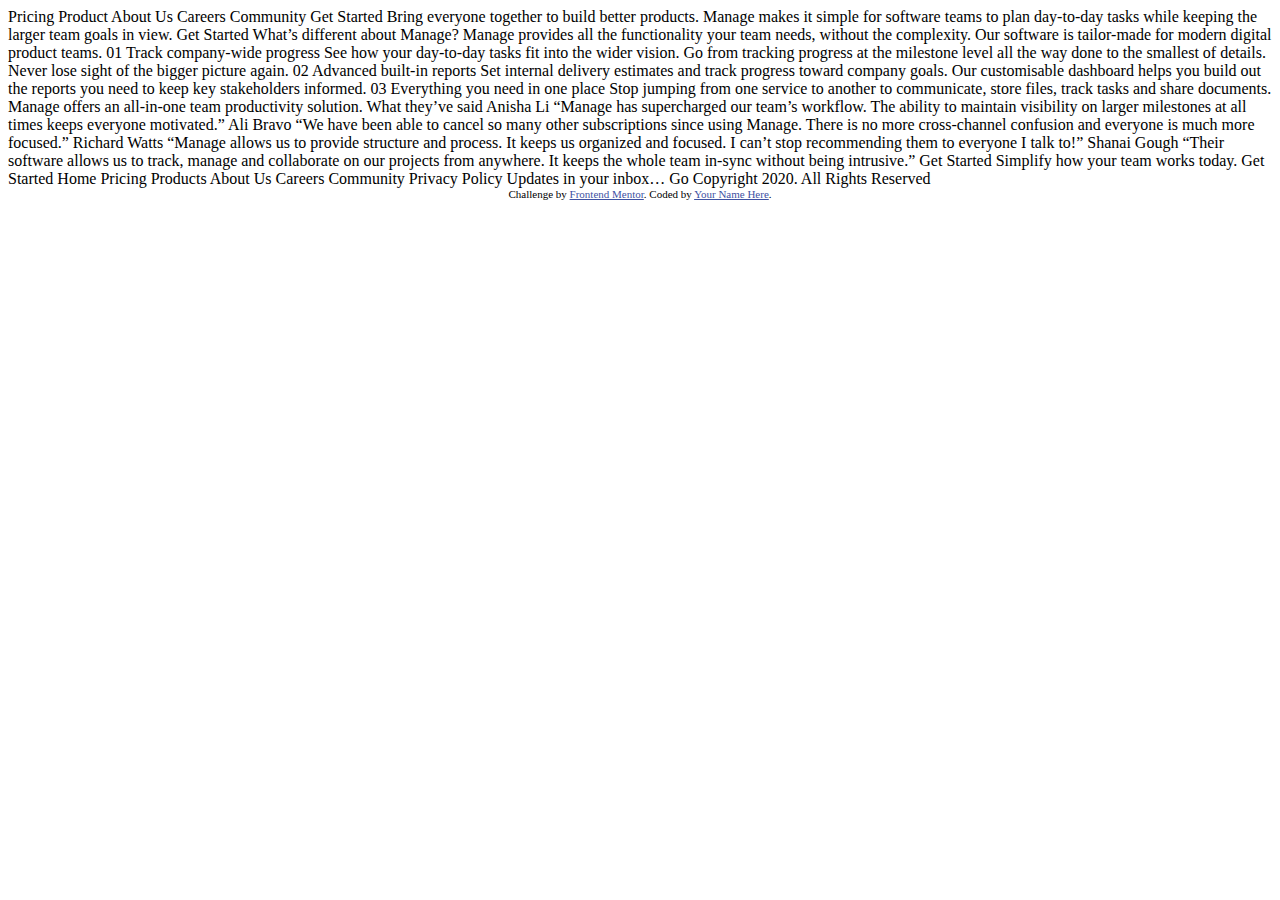
==== src/index.html @ 7faf1fea "src folder created" ====
<!DOCTYPE html>
<html lang="en">
  <head>
    <meta charset="UTF-8" />
    <meta name="viewport" content="width=device-width, initial-scale=1.0" />
    <!-- displays site properly based on user's device -->

    <link
      rel="icon"
      type="image/png"
      sizes="32x32"
      href="./images/favicon-32x32.png"
    />

    <title>Frontend Mentor | Manage landing page</title>

    <!-- Feel free to remove these styles or customise in your own stylesheet 👍 -->
    <style>
      .attribution {
        font-size: 11px;
        text-align: center;
      }
      .attribution a {
        color: hsl(228, 45%, 44%);
      }
      body {
        height: 90vh;
        background-image: url("./images/bg-simplify-section-desktop.svg");
        background-repeat: no-repeat;
        /* background-size: cover; */
      }
    </style>
  </head>
  <body>
    <!-- <img
      src="./images/bg-simplify-section-desktop.svg"
      alt="Description of the SVG"
      width="600"
      height="400"
    /> -->
    <div class="container">
      Pricing Product About Us Careers Community Get Started Bring everyone
      together to build better products. Manage makes it simple for software
      teams to plan day-to-day tasks while keeping the larger team goals in
      view. Get Started What’s different about Manage? Manage provides all the
      functionality your team needs, without the complexity. Our software is
      tailor-made for modern digital product teams. 01 Track company-wide
      progress See how your day-to-day tasks fit into the wider vision. Go from
      tracking progress at the milestone level all the way done to the smallest
      of details. Never lose sight of the bigger picture again. 02 Advanced
      built-in reports Set internal delivery estimates and track progress toward
      company goals. Our customisable dashboard helps you build out the reports
      you need to keep key stakeholders informed. 03 Everything you need in one
      place Stop jumping from one service to another to communicate, store
      files, track tasks and share documents. Manage offers an all-in-one team
      productivity solution. What they’ve said Anisha Li “Manage has
      supercharged our team’s workflow. The ability to maintain visibility on
      larger milestones at all times keeps everyone motivated.” Ali Bravo “We
      have been able to cancel so many other subscriptions since using Manage.
      There is no more cross-channel confusion and everyone is much more
      focused.” Richard Watts “Manage allows us to provide structure and
      process. It keeps us organized and focused. I can’t stop recommending them
      to everyone I talk to!” Shanai Gough “Their software allows us to track,
      manage and collaborate on our projects from anywhere. It keeps the whole
      team in-sync without being intrusive.” Get Started Simplify how your team
      works today. Get Started Home Pricing Products About Us Careers Community
      Privacy Policy Updates in your inbox… Go Copyright 2020. All Rights
      Reserved
    </div>
    <div class="attribution">
      Challenge by
      <a href="https://www.frontendmentor.io?ref=challenge" target="_blank"
        >Frontend Mentor</a
      >. Coded by <a href="#">Your Name Here</a>.
    </div>
  </body>
</html>
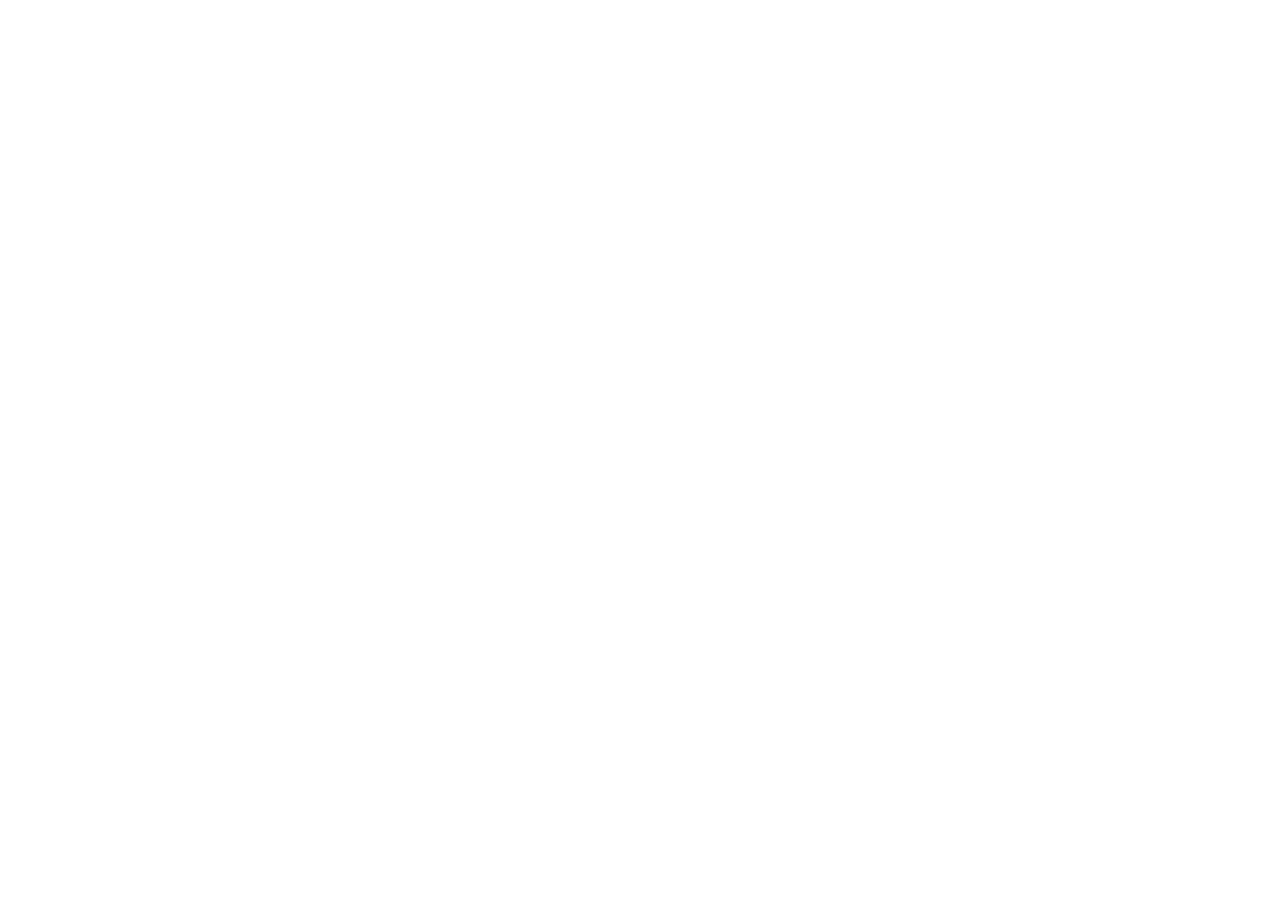
==== commit a7ef9f9f: "starting to work" ====
--- a/src/index.html
+++ b/src/index.html
@@ -15,63 +15,14 @@
     <title>Frontend Mentor | Manage landing page</title>
 
     <!-- Feel free to remove these styles or customise in your own stylesheet 👍 -->
-    <style>
-      .attribution {
-        font-size: 11px;
-        text-align: center;
-      }
-      .attribution a {
-        color: hsl(228, 45%, 44%);
-      }
-      body {
-        height: 90vh;
-        background-image: url("./images/bg-simplify-section-desktop.svg");
-        background-repeat: no-repeat;
-        /* background-size: cover; */
-      }
-    </style>
   </head>
   <body>
-    <!-- <img
-      src="./images/bg-simplify-section-desktop.svg"
-      alt="Description of the SVG"
-      width="600"
-      height="400"
-    /> -->
-    <div class="container">
-      Pricing Product About Us Careers Community Get Started Bring everyone
-      together to build better products. Manage makes it simple for software
-      teams to plan day-to-day tasks while keeping the larger team goals in
-      view. Get Started What’s different about Manage? Manage provides all the
-      functionality your team needs, without the complexity. Our software is
-      tailor-made for modern digital product teams. 01 Track company-wide
-      progress See how your day-to-day tasks fit into the wider vision. Go from
-      tracking progress at the milestone level all the way done to the smallest
-      of details. Never lose sight of the bigger picture again. 02 Advanced
-      built-in reports Set internal delivery estimates and track progress toward
-      company goals. Our customisable dashboard helps you build out the reports
-      you need to keep key stakeholders informed. 03 Everything you need in one
-      place Stop jumping from one service to another to communicate, store
-      files, track tasks and share documents. Manage offers an all-in-one team
-      productivity solution. What they’ve said Anisha Li “Manage has
-      supercharged our team’s workflow. The ability to maintain visibility on
-      larger milestones at all times keeps everyone motivated.” Ali Bravo “We
-      have been able to cancel so many other subscriptions since using Manage.
-      There is no more cross-channel confusion and everyone is much more
-      focused.” Richard Watts “Manage allows us to provide structure and
-      process. It keeps us organized and focused. I can’t stop recommending them
-      to everyone I talk to!” Shanai Gough “Their software allows us to track,
-      manage and collaborate on our projects from anywhere. It keeps the whole
-      team in-sync without being intrusive.” Get Started Simplify how your team
-      works today. Get Started Home Pricing Products About Us Careers Community
-      Privacy Policy Updates in your inbox… Go Copyright 2020. All Rights
-      Reserved
-    </div>
-    <div class="attribution">
+    <div class="container"></div>
+    <!-- <div class="attribution">
       Challenge by
       <a href="https://www.frontendmentor.io?ref=challenge" target="_blank"
         >Frontend Mentor</a
       >. Coded by <a href="#">Your Name Here</a>.
-    </div>
+    </div> -->
   </body>
 </html>
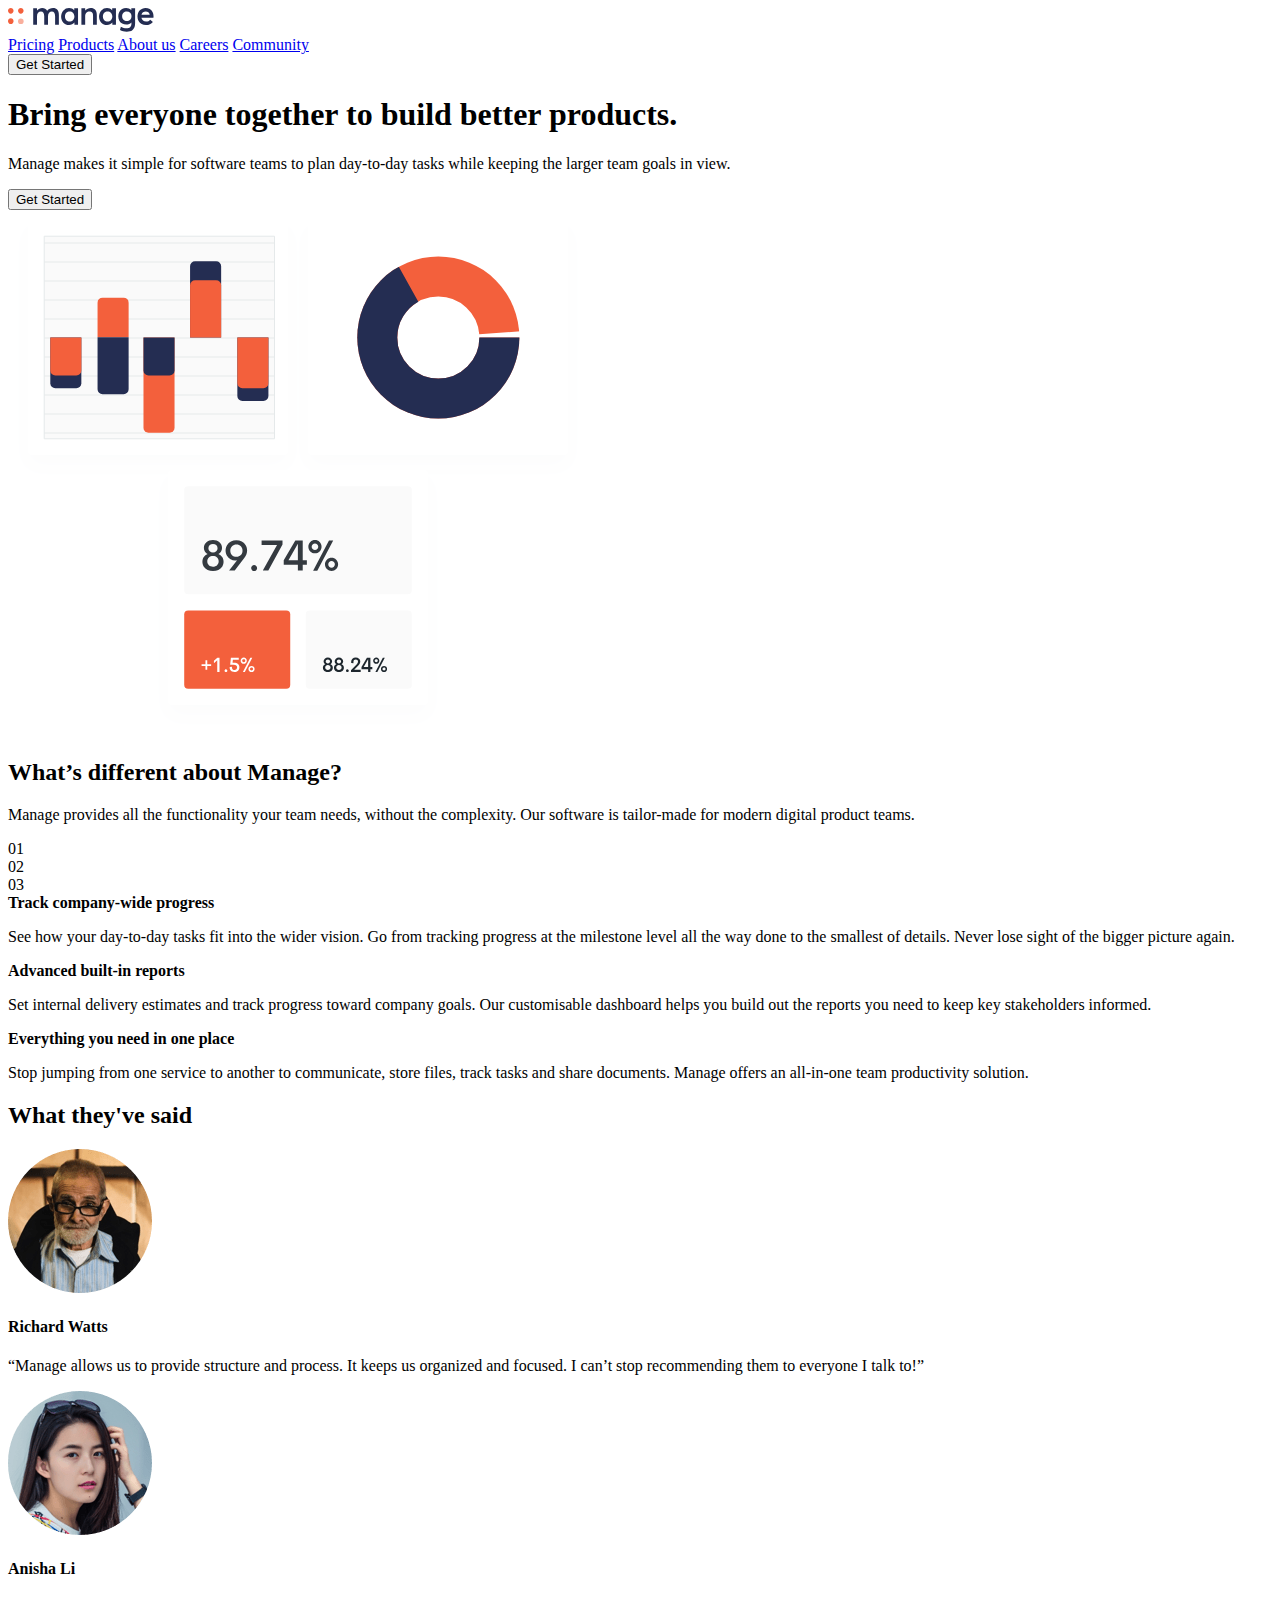
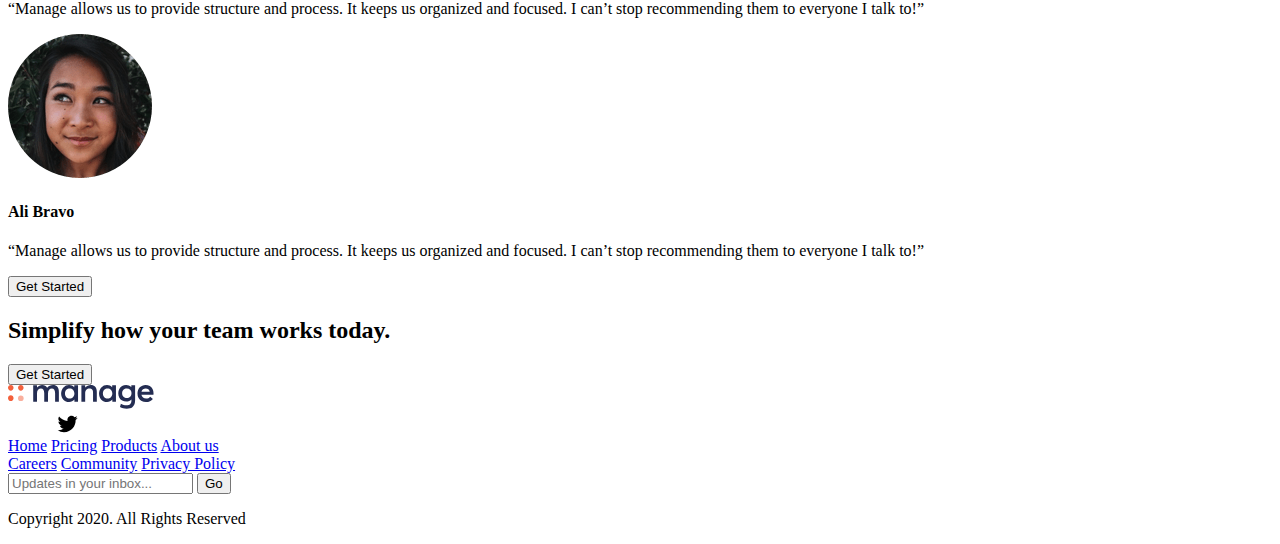
==== commit 1dd20c12: "html complete" ====
--- a/src/index.html
+++ b/src/index.html
@@ -17,7 +17,132 @@
     <!-- Feel free to remove these styles or customise in your own stylesheet 👍 -->
   </head>
   <body>
-    <div class="container"></div>
+    <header>
+      <div class="nav">
+        <img src="../images/logo.svg" alt="" />
+        <div class="shortcuts">
+          <a href="#">Pricing</a>
+          <a href="#">Products</a>
+          <a href="#">About us</a>
+          <a href="#">Careers</a>
+          <a href="#">Community</a>
+        </div>
+        <button>Get Started</button>
+      </div>
+    </header>
+    <div class="hero">
+      <div class="card">
+        <h1>Bring everyone together to build better products.</h1>
+        <p>
+          Manage makes it simple for software teams to plan day-to-day tasks
+          while keeping the larger team goals in view.
+        </p>
+        <button>Get Started</button>
+      </div>
+      <img src="../images/illustration-intro.svg" alt="" />
+    </div>
+    <div class="continer1">
+      <div class="card">
+        <h2>What’s different about Manage?</h2>
+        <p>
+          Manage provides all the functionality your team needs, without the
+          complexity. Our software is tailor-made for modern digital product
+          teams.
+        </p>
+      </div>
+      <div class="card">
+        <div class="nums">01</div>
+        <div class="nums">02</div>
+        <div class="nums">03</div>
+      </div>
+      <div class="card">
+        <b>Track company-wide progress</b>
+        <p>
+          See how your day-to-day tasks fit into the wider vision. Go from
+          tracking progress at the milestone level all the way done to the
+          smallest of details. Never lose sight of the bigger picture again.
+        </p>
+        <b>Advanced built-in reports</b>
+        <p>
+          Set internal delivery estimates and track progress toward company
+          goals. Our customisable dashboard helps you build out the reports you
+          need to keep key stakeholders informed.
+        </p>
+        <b>Everything you need in one place</b>
+        <p>
+          Stop jumping from one service to another to communicate, store files,
+          track tasks and share documents. Manage offers an all-in-one team
+          productivity solution.
+        </p>
+      </div>
+    </div>
+    <div class="card">
+      <h2>What they've said</h2>
+      <div class="testimonials">
+        <div class="testimonial">
+          <img src="../images/avatar-richard.png" alt="" />
+          <h4>Richard Watts</h4>
+          <p>
+            “Manage allows us to provide structure and process. It keeps us
+            organized and focused. I can’t stop recommending them to everyone I
+            talk to!”
+          </p>
+        </div>
+        <div class="testimonial">
+          <img src="../images/avatar-anisha.png" alt="" />
+          <h4>Anisha Li</h4>
+          <p>
+            “Manage allows us to provide structure and process. It keeps us
+            organized and focused. I can’t stop recommending them to everyone I
+            talk to!”
+          </p>
+        </div>
+        <div class="testimonial">
+          <img src="../images/avatar-ali.png" alt="" />
+          <h4>Ali Bravo</h4>
+          <p>
+            “Manage allows us to provide structure and process. It keeps us
+            organized and focused. I can’t stop recommending them to everyone I
+            talk to!”
+          </p>
+        </div>
+      </div>
+      <button>Get Started</button>
+    </div>
+    <div class="footer">
+      <div class="f1">
+        <h2>Simplify how your team works today.</h2>
+        <button>Get Started</button>
+      </div>
+      <div class="f2">
+        <div class="s1">
+          <img src="../images/logo.svg" alt="" />
+          <div class="icons">
+            <img src="../images/icon-facebook.svg" alt="" />
+            <img src="../images/icon-youtube.svg" alt="" />
+            <img src="../images/icon-twitter.svg" alt="" />
+            <img src="../images/icon-pinterest.svg" alt="" />
+            <img src="../images/icon-instagram.svg" alt="" />
+          </div>
+        </div>
+        <div class="s2">
+          <a href="#">Home</a>
+          <a href="#">Pricing</a>
+          <a href="#">Products</a>
+          <a href="#">About us</a>
+        </div>
+        <div class="s3">
+          <a href="#">Careers</a>
+          <a href="#">Community</a>
+          <a href="#">Privacy Policy</a>
+        </div>
+        <div class="s4">
+          <input type="text" placeholder="Updates in your inbox..." />
+          <button>Go</button>
+        </div>
+      </div>
+      <p>Copyright 2020. All Rights Reserved</p>
+    </div>
     <!-- <div class="attribution">
       Challenge by
       <a href="https://www.frontendmentor.io?ref=challenge" target="_blank"
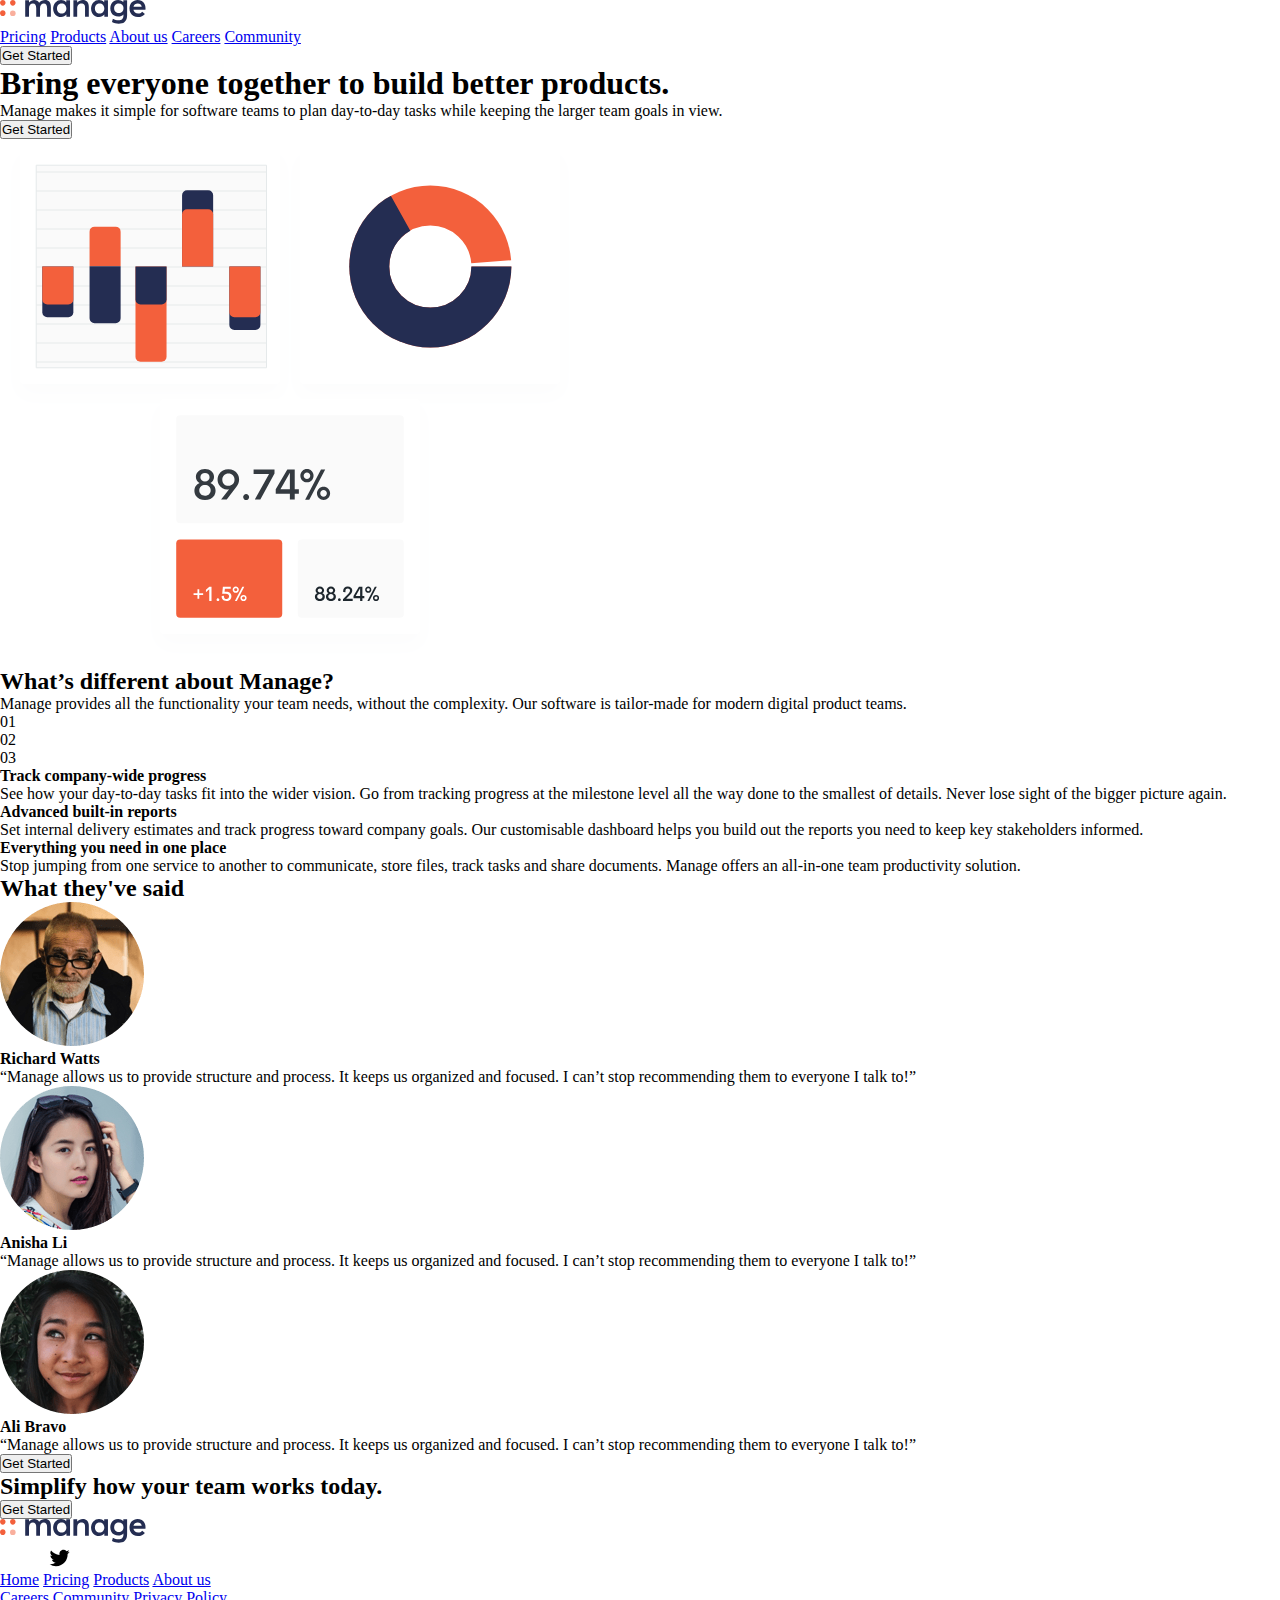
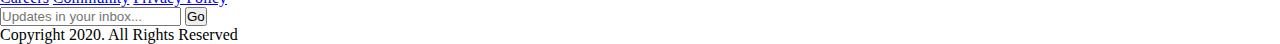
==== commit a088a681: "link css" ====
--- a/src/index.html
+++ b/src/index.html
@@ -4,7 +4,7 @@
     <meta charset="UTF-8" />
     <meta name="viewport" content="width=device-width, initial-scale=1.0" />
     <!-- displays site properly based on user's device -->
-
+    <link rel="stylesheet" href="style.css" />
     <link
       rel="icon"
       type="image/png"
--- a/src/style.css
+++ b/src/style.css
@@ -0,0 +1,10 @@
+* {
+  margin: 0;
+  padding: 0;
+}
+body {
+  height: 90vh;
+  background-image: url("./images/bg-simplify-section-desktop.svg");
+  background-repeat: no-repeat;
+  /* background-size: cover; */
+}
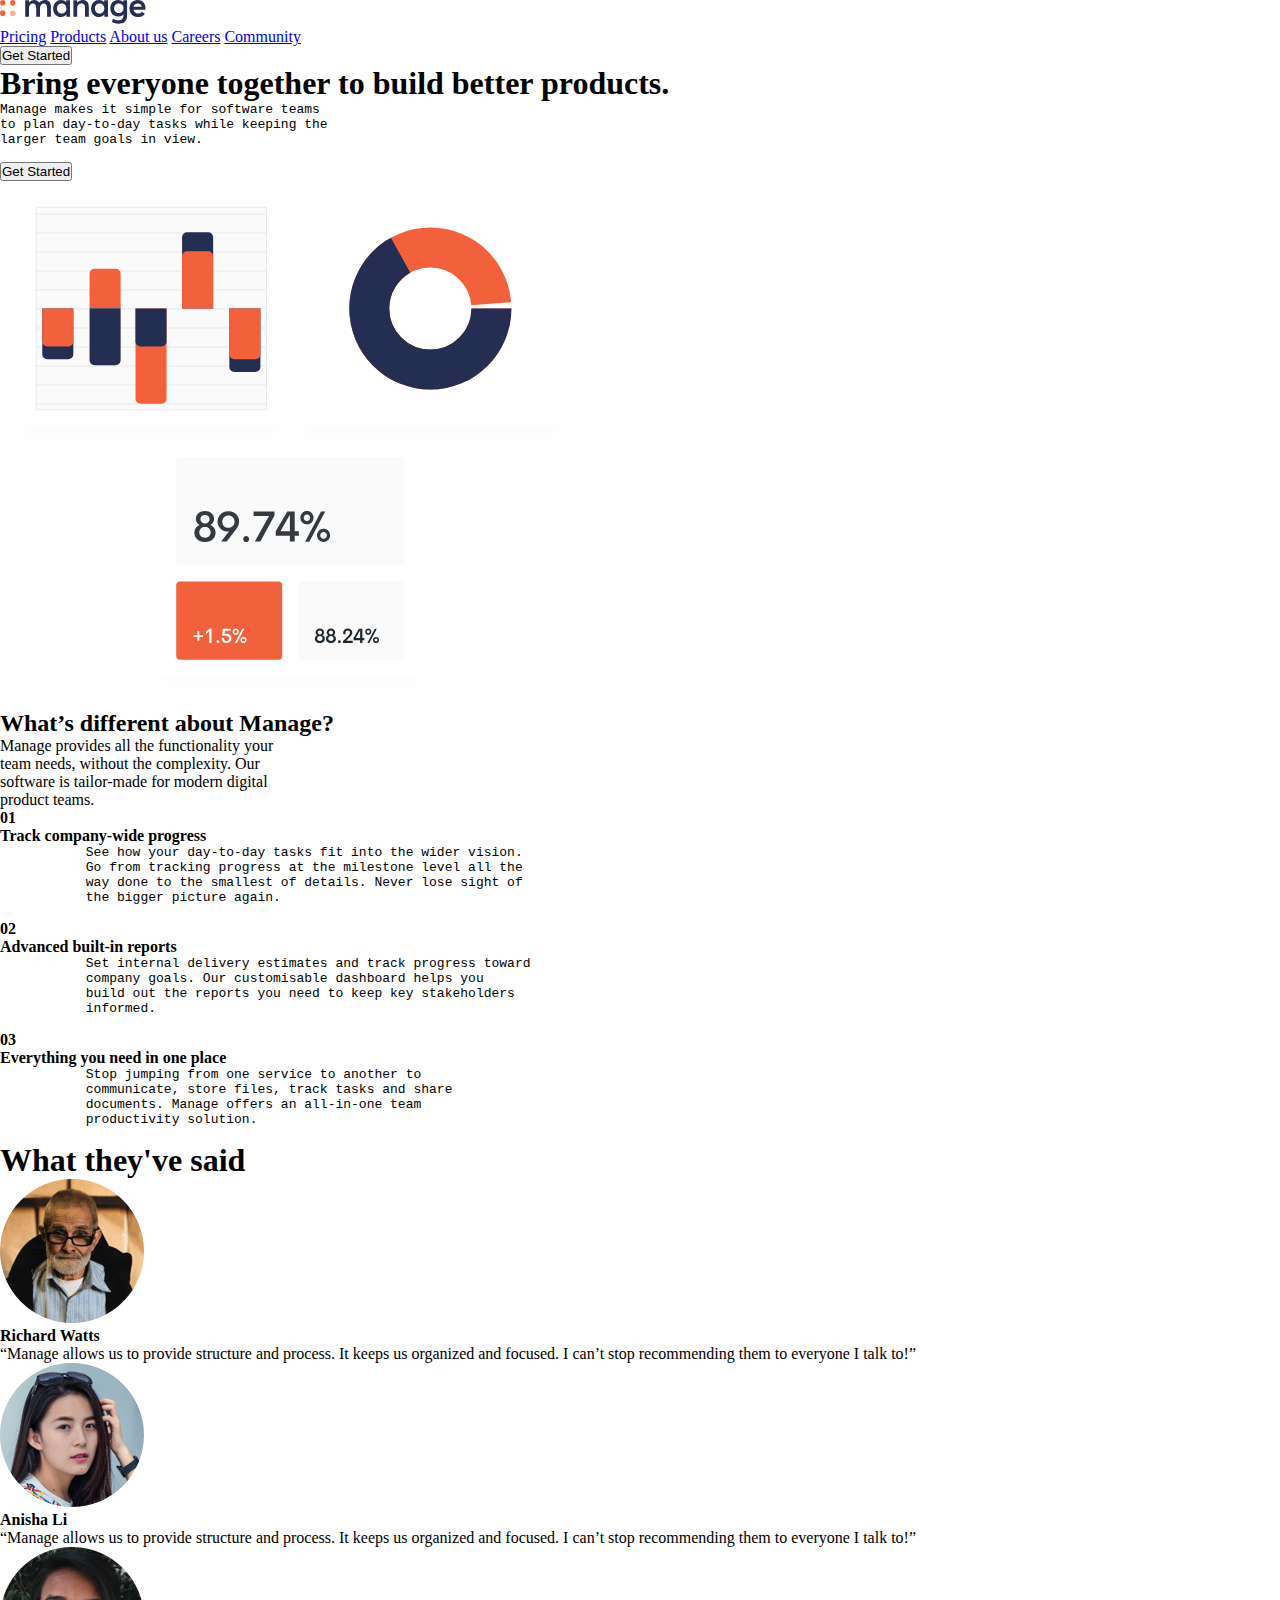
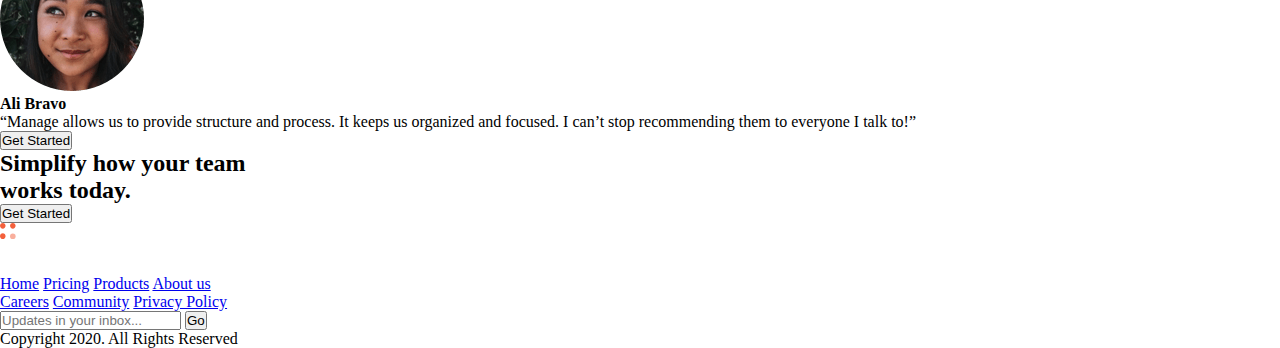
==== commit 4dc33e6c: "font and icons added" ====
--- a/src/index.html
+++ b/src/index.html
@@ -10,6 +10,12 @@
       type="image/png"
       sizes="32x32"
       href="./images/favicon-32x32.png"
+    />
+    <link rel="preconnect" href="https://fonts.googleapis.com" />
+    <link rel="preconnect" href="https://fonts.gstatic.com" crossorigin />
+    <link
+      href="https://fonts.googleapis.com/css2?family=Roboto:ital,wght@0,100..900;1,100..900&display=swap"
+      rel="stylesheet"
     />
 
     <title>Frontend Mentor | Manage landing page</title>
@@ -33,90 +39,105 @@
     <div class="hero">
       <div class="card">
         <h1>Bring everyone together to build better products.</h1>
-        <p>
-          Manage makes it simple for software teams to plan day-to-day tasks
-          while keeping the larger team goals in view.
-        </p>
+        <pre>
+Manage makes it simple for software teams
+to plan day-to-day tasks while keeping the 
+larger team goals in view.
+        </pre>
         <button>Get Started</button>
       </div>
       <img src="../images/illustration-intro.svg" alt="" />
     </div>
-    <div class="continer1">
-      <div class="card">
-        <h2>What’s different about Manage?</h2>
-        <p>
-          Manage provides all the functionality your team needs, without the
-          complexity. Our software is tailor-made for modern digital product
-          teams.
-        </p>
+    <div class="bgdiv">
+      <div class="container">
+        <div class="card">
+          <h2>What’s different about Manage?</h2>
+          <p>
+            Manage provides all the functionality your <br />
+            team needs, without the complexity. Our <br />
+            software is tailor-made for modern digital <br />
+            product teams.
+          </p>
+        </div>
+        <div class="card">
+          <b>
+            <div class="nums">01</div>
+            Track company-wide progress
+          </b>
+          <pre>
+           See how your day-to-day tasks fit into the wider vision.
+           Go from tracking progress at the milestone level all the
+           way done to the smallest of details. Never lose sight of
+           the bigger picture again.
+          </pre>
+          <b>
+            <div class="nums">02</div>
+            Advanced built-in reports</b
+          >
+          <pre>
+           Set internal delivery estimates and track progress toward
+           company goals. Our customisable dashboard helps you 
+           build out the reports you need to keep key stakeholders 
+           informed.
+          </pre>
+          <b>
+            <div class="nums">03</div>
+            Everything you need in one place</b
+          >
+          <pre>
+           Stop jumping from one service to another to 
+           communicate, store files, track tasks and share 
+           documents. Manage offers an all-in-one team
+           productivity solution.
+          </pre>
+        </div>
       </div>
-      <div class="card">
-        <div class="nums">01</div>
-        <div class="nums">02</div>
-        <div class="nums">03</div>
-      </div>
-      <div class="card">
-        <b>Track company-wide progress</b>
-        <p>
-          See how your day-to-day tasks fit into the wider vision. Go from
-          tracking progress at the milestone level all the way done to the
-          smallest of details. Never lose sight of the bigger picture again.
-        </p>
-        <b>Advanced built-in reports</b>
-        <p>
-          Set internal delivery estimates and track progress toward company
-          goals. Our customisable dashboard helps you build out the reports you
-          need to keep key stakeholders informed.
-        </p>
-        <b>Everything you need in one place</b>
-        <p>
-          Stop jumping from one service to another to communicate, store files,
-          track tasks and share documents. Manage offers an all-in-one team
-          productivity solution.
-        </p>
+      <div class="tcards">
+        <h1>What they've said</h1>
+        <div class="testimonials">
+          <div class="testimonial">
+            <img src="../images/avatar-richard.png" alt="" />
+            <h4>Richard Watts</h4>
+            <p>
+              “Manage allows us to provide structure and process. It keeps us
+              organized and focused. I can’t stop recommending them to everyone
+              I talk to!”
+            </p>
+          </div>
+          <div class="testimonial">
+            <img src="../images/avatar-anisha.png" alt="" />
+            <h4>Anisha Li</h4>
+            <p>
+              “Manage allows us to provide structure and process. It keeps us
+              organized and focused. I can’t stop recommending them to everyone
+              I talk to!”
+            </p>
+          </div>
+          <div class="testimonial">
+            <img src="../images/avatar-ali.png" alt="" />
+            <h4>Ali Bravo</h4>
+            <p>
+              “Manage allows us to provide structure and process. It keeps us
+              organized and focused. I can’t stop recommending them to everyone
+              I talk to!”
+            </p>
+          </div>
+        </div>
+        <button>Get Started</button>
       </div>
     </div>
-    <div class="card">
-      <h2>What they've said</h2>
-      <div class="testimonials">
-        <div class="testimonial">
-          <img src="../images/avatar-richard.png" alt="" />
-          <h4>Richard Watts</h4>
-          <p>
-            “Manage allows us to provide structure and process. It keeps us
-            organized and focused. I can’t stop recommending them to everyone I
-            talk to!”
-          </p>
-        </div>
-        <div class="testimonial">
-          <img src="../images/avatar-anisha.png" alt="" />
-          <h4>Anisha Li</h4>
-          <p>
-            “Manage allows us to provide structure and process. It keeps us
-            organized and focused. I can’t stop recommending them to everyone I
-            talk to!”
-          </p>
-        </div>
-        <div class="testimonial">
-          <img src="../images/avatar-ali.png" alt="" />
-          <h4>Ali Bravo</h4>
-          <p>
-            “Manage allows us to provide structure and process. It keeps us
-            organized and focused. I can’t stop recommending them to everyone I
-            talk to!”
-          </p>
-        </div>
-      </div>
-      <button>Get Started</button>
-    </div>
+
     <div class="footer">
       <div class="f1">
-        <h2>Simplify how your team works today.</h2>
+        <h2>
+          Simplify how your team <br />
+          works today.
+        </h2>
         <button>Get Started</button>
       </div>
       <div class="f2">
         <div class="s1">
-          <img src="../images/logo.svg" alt="" />
+          <img src="../images/logo-white.svg" alt="" />
           <div class="icons">
             <img src="../images/icon-facebook.svg" alt="" />
             <img src="../images/icon-youtube.svg" alt="" />
@@ -139,9 +160,10 @@
         <div class="s4">
           <input type="text" placeholder="Updates in your inbox..." />
           <button>Go</button>
+
+          <p>Copyright 2020. All Rights Reserved</p>
         </div>
       </div>
-      <p>Copyright 2020. All Rights Reserved</p>
     </div>
     <!-- <div class="attribution">
       Challenge by
